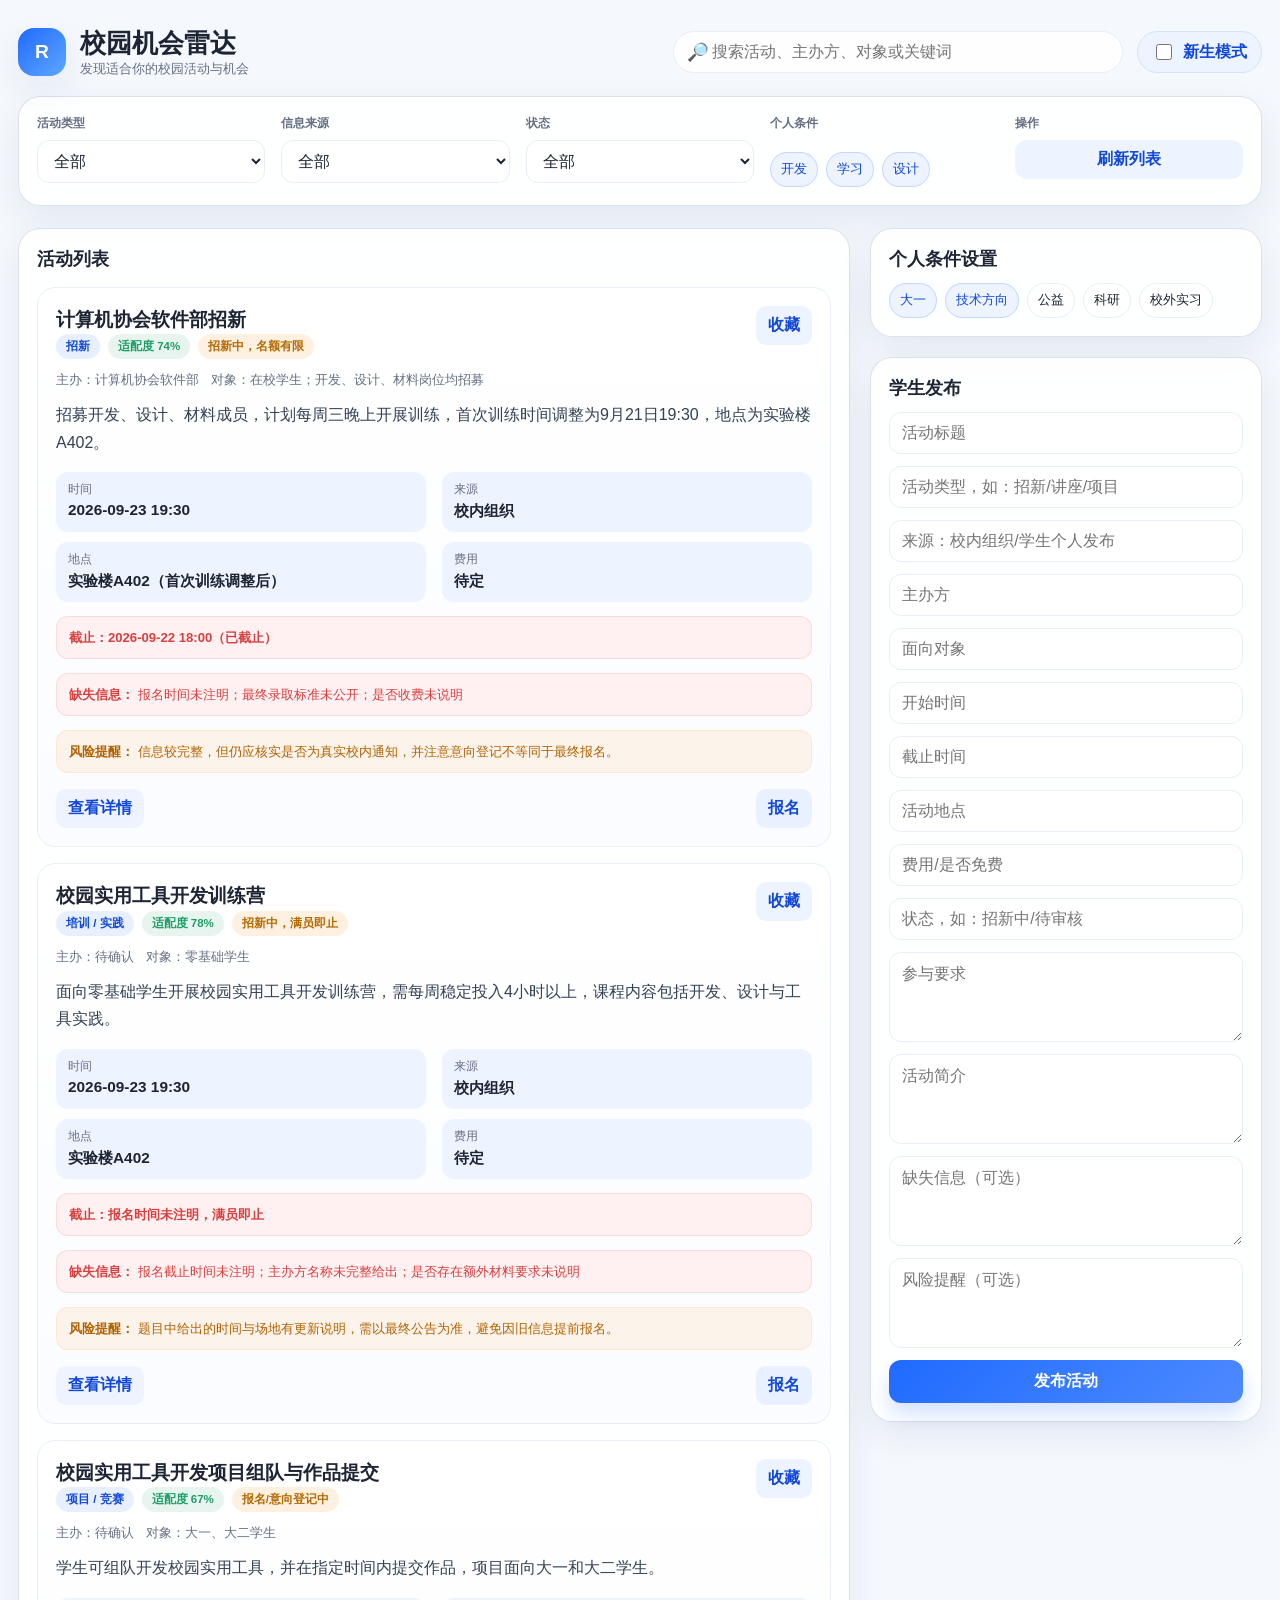
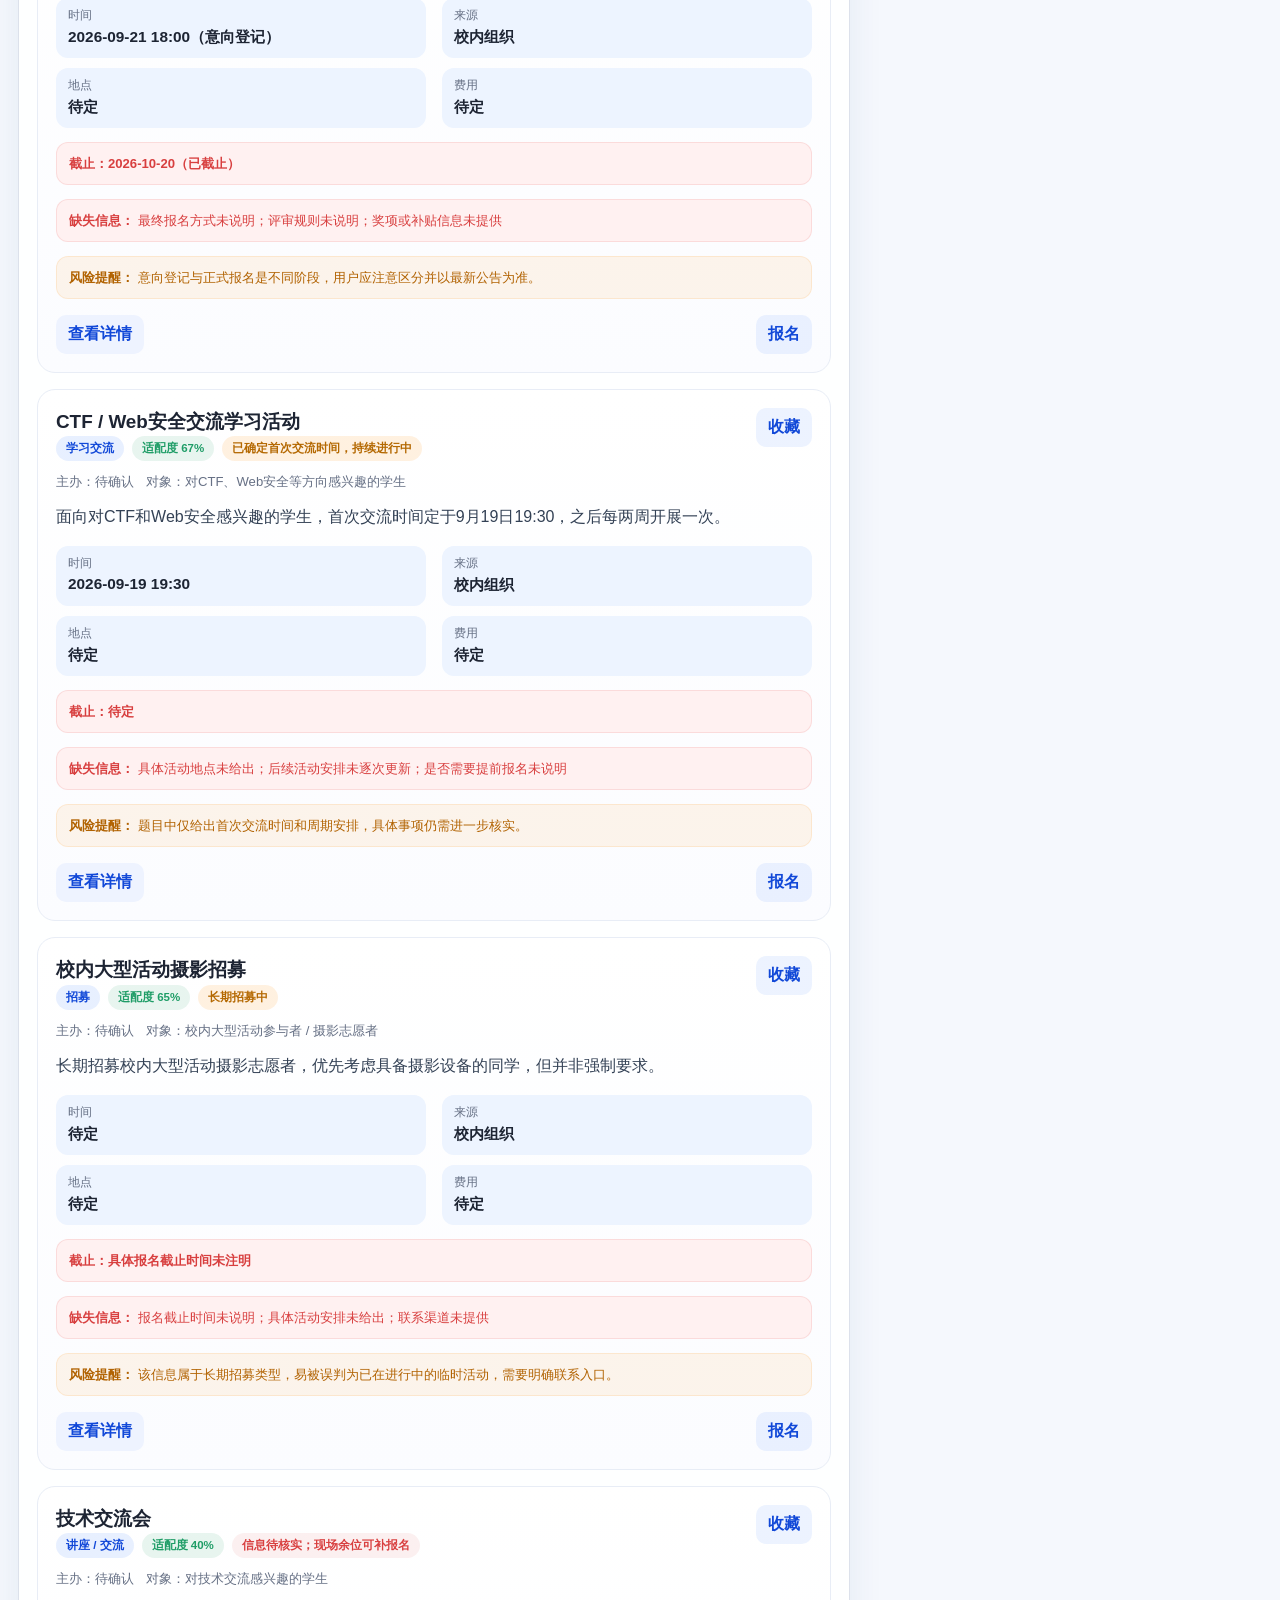
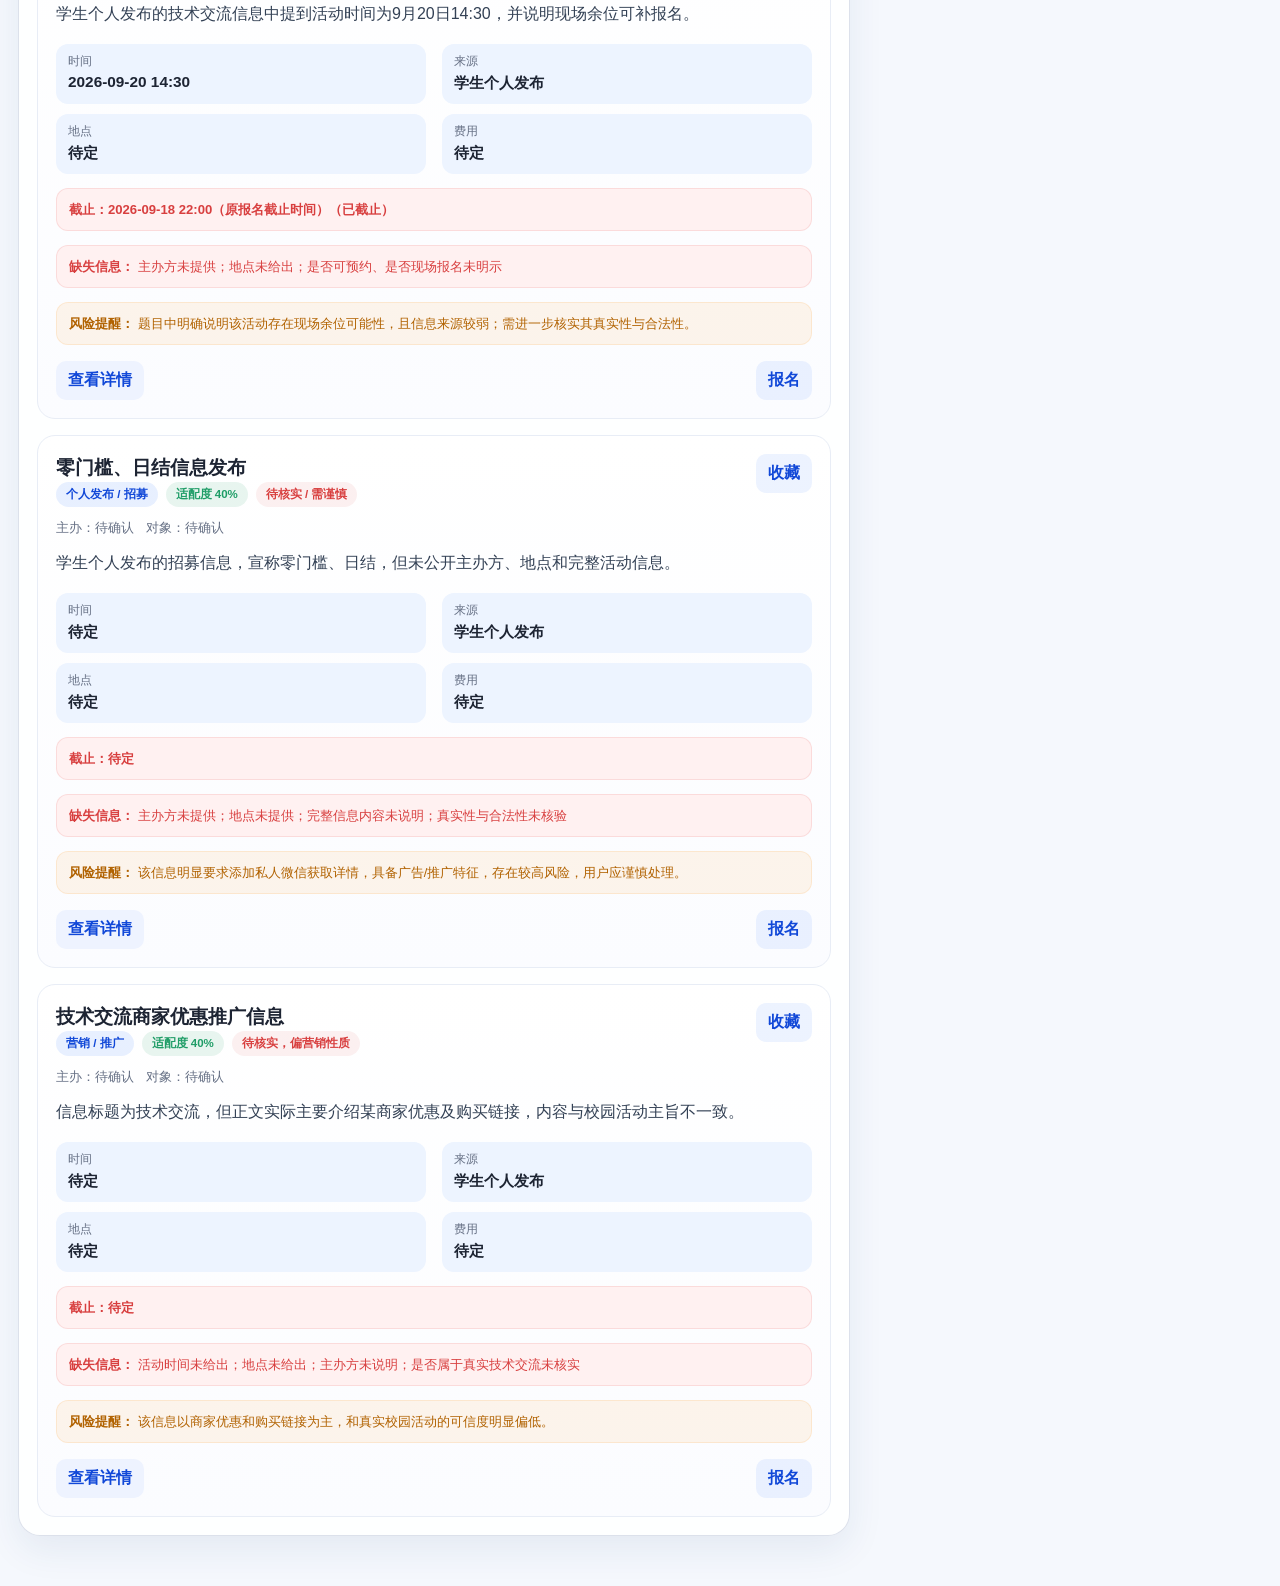
==== index.html @ b3259162 "校园机会雷达forth" ====
<!DOCTYPE html>
<html lang="zh-CN">
  <head>
    <meta charset="UTF-8" />
    <meta name="viewport" content="width=device-width, initial-scale=1.0" />
    <title>校园机会雷达</title>
    <link rel="stylesheet" href="./static/style.css" />
  </head>
  <body>
    <div class="shell">
      <header class="topbar">
        <div class="brand">
          <div class="brand-mark">R</div>
          <div>
            <div class="brand-name">校园机会雷达</div>
            <div class="brand-sub">发现适合你的校园活动与机会</div>
          </div>
        </div>

        <div class="header-tools">
          <div class="search-box">
            <span class="search-icon">🔎</span>
            <input id="searchInput" type="text" placeholder="搜索活动、主办方、对象或关键词" />
          </div>

          <label class="mode-toggle">
            <input id="newStudentMode" type="checkbox" />
            <span>新生模式</span>
          </label>
        </div>
      </header>

      <section class="filters-panel">
        <div class="field">
          <label for="typeFilter">活动类型</label>
          <select id="typeFilter">
            <option value="">全部</option>
            <option value="招新">招新</option>
            <option value="培训 / 实践">培训 / 实践</option>
            <option value="学习交流">学习交流</option>
            <option value="项目 / 竞赛">项目 / 竞赛</option>
            <option value="招募">招募</option>
            <option value="讲座 / 交流">讲座 / 交流</option>
            <option value="个人发布 / 招募">个人发布 / 招募</option>
            <option value="营销 / 推广">营销 / 推广</option>
          </select>
        </div>

        <div class="field">
          <label for="sourceFilter">信息来源</label>
          <select id="sourceFilter">
            <option value="">全部</option>
            <option value="校内组织">校内组织</option>
            <option value="学生个人发布">学生个人发布</option>
          </select>
        </div>

        <div class="field">
          <label for="statusFilter">状态</label>
          <select id="statusFilter">
            <option value="">全部</option>
            <option value="招新中">招新中</option>
            <option value="待审核">待审核</option>
            <option value="待核实">待核实</option>
            <option value="长期招募中">长期招募中</option>
            <option value="持续进行中">持续进行中</option>
          </select>
        </div>

        <div class="field">
          <label>个人条件</label>
          <div class="chip-list">
            <button class="chip active" type="button" data-tag="开发">开发</button>
            <button class="chip active" type="button" data-tag="学习">学习</button>
            <button class="chip active" type="button" data-tag="设计">设计</button>
          </div>
        </div>

        <div class="field">
          <label>操作</label>
          <button id="refreshBtn" class="secondary-btn" type="button">刷新列表</button>
        </div>
      </section>

      <main class="content-layout">
        <section class="main-column">
          <div class="section-title">
            <h2>活动列表</h2>
          </div>
          <div id="activityList" class="activity-list"></div>
        </section>

        <aside class="sidebar">
          <div class="card personal-card">
            <h3>个人条件设置</h3>
            <div class="chip-list">
              <span class="chip active">大一</span>
              <span class="chip active">技术方向</span>
              <span class="chip">公益</span>
              <span class="chip">科研</span>
              <span class="chip">校外实习</span>
            </div>
          </div>

          <div class="card publish-card">
            <h3>学生发布</h3>
            <form id="publishForm" class="publish-form">
              <input type="text" name="title" placeholder="活动标题" required />
              <input type="text" name="type" placeholder="活动类型，如：招新/讲座/项目" />
              <input type="text" name="source" placeholder="来源：校内组织/学生个人发布" />
              <input type="text" name="organizer" placeholder="主办方" />
              <input type="text" name="target" placeholder="面向对象" />
              <input type="text" name="start_time" placeholder="开始时间" />
              <input type="text" name="deadline" placeholder="截止时间" />
              <input type="text" name="location" placeholder="活动地点" />
              <input type="text" name="fee" placeholder="费用/是否免费" />
              <input type="text" name="status" placeholder="状态，如：招新中/待审核" />
              <textarea name="requirements" placeholder="参与要求"></textarea>
              <textarea name="description" placeholder="活动简介" required></textarea>
              <textarea name="missing_info" placeholder="缺失信息（可选）"></textarea>
              <textarea name="risk_note" placeholder="风险提醒（可选）"></textarea>
              <button class="primary-btn" type="submit">发布活动</button>
            </form>
          </div>
        </aside>
      </main>
    </div>

    <div id="detailModal" class="modal hidden" aria-hidden="true">
      <div class="modal-panel">
        <div class="modal-header">
          <h3 data-role="detail-title">活动详情</h3>
          <button id="closeDetail" class="close-btn" type="button" aria-label="关闭">×</button>
        </div>
        <div data-role="detail-body"></div>
      </div>
    </div>

    <script src="./static/data.js"></script>
    <script src="./static/app.js"></script>
  </body>
</html>
---- static/style.css ----
:root {
  --primary: #1f6bff;
  --primary-soft: #edf4ff;
  --primary-deep: #1148d8;
  --text: #1d2433;
  --muted: #667085;
  --line: #e8edf6;
  --card: #ffffff;
  --bg: #f5f8fd;
  --success: #1f9d67;
  --warning: #ff8a00;
  --danger: #d83f3f;
  --danger-soft: #fff1f1;
  --shadow: 0 14px 36px rgba(21, 58, 120, 0.08);
  --radius-lg: 22px;
  --radius-md: 14px;
}

* {
  box-sizing: border-box;
}

html {
  scroll-behavior: smooth;
}

body {
  margin: 0;
  background: var(--bg);
  color: var(--text);
  font-family: 'Segoe UI', 'PingFang SC', 'Microsoft YaHei', sans-serif;
}

button,
input,
select,
textarea {
  font: inherit;
}

button {
  cursor: pointer;
}

input,
select,
textarea {
  width: 100%;
  border: 1px solid var(--line);
  background: #fff;
  border-radius: 12px;
  padding: 11px 12px;
  color: var(--text);
  outline: none;
  transition: border-color 0.2s ease, box-shadow 0.2s ease;
}

input:focus,
select:focus,
textarea:focus {
  border-color: rgba(31, 107, 255, 0.5);
  box-shadow: 0 0 0 4px rgba(31, 107, 255, 0.08);
}

textarea {
  min-height: 90px;
  resize: vertical;
}

.shell {
  max-width: 1280px;
  margin: 0 auto;
  padding: 26px 18px 50px;
}

.topbar {
  display: flex;
  justify-content: space-between;
  gap: 20px;
  align-items: center;
  margin-bottom: 18px;
}

.brand {
  display: flex;
  align-items: center;
  gap: 14px;
}

.brand-mark {
  width: 48px;
  height: 48px;
  border-radius: 16px;
  background: linear-gradient(135deg, var(--primary) 0%, #5ea6ff 100%);
  display: grid;
  place-items: center;
  color: #fff;
  font-weight: 800;
  font-size: 1.2rem;
  box-shadow: var(--shadow);
}

.brand-name {
  font-size: clamp(1.3rem, 2vw, 1.8rem);
  font-weight: 800;
}

.brand-sub {
  font-size: 0.8rem;
  color: var(--muted);
}

.header-tools {
  display: flex;
  align-items: center;
  gap: 14px;
}

.search-box {
  position: relative;
  width: min(450px, 50vw);
}

.search-icon {
  position: absolute;
  left: 14px;
  top: 50%;
  transform: translateY(-50%);
  color: var(--muted);
  font-size: 1.1rem;
}

.search-box input {
  padding-left: 38px;
  background: rgba(255, 255, 255, 0.92);
  border-radius: 999px;
}

.mode-toggle {
  display: inline-flex;
  align-items: center;
  gap: 8px;
  background: var(--primary-soft);
  border: 1px solid rgba(31, 107, 255, 0.12);
  color: var(--primary-deep);
  padding: 9px 14px;
  border-radius: 999px;
  font-weight: 600;
}

.mode-toggle input {
  width: 16px;
  height: 16px;
  accent-color: var(--primary);
}

.filters-panel {
  display: grid;
  grid-template-columns: repeat(5, minmax(0, 1fr));
  gap: 16px;
  background: rgba(255, 255, 255, 0.9);
  border: 1px solid rgba(212, 218, 230, 0.8);
  border-radius: var(--radius-lg);
  padding: 18px;
  box-shadow: var(--shadow);
  margin-bottom: 22px;
}

.field {
  display: flex;
  flex-direction: column;
  gap: 8px;
}

.field label {
  color: var(--muted);
  font-size: 0.76rem;
  font-weight: 700;
}

.content-layout {
  display: grid;
  grid-template-columns: minmax(0, 1.7fr) minmax(300px, 0.8fr);
  gap: 20px;
}

.main-column,
.sidebar .card {
  background: rgba(255, 255, 255, 0.9);
  border: 1px solid rgba(212, 218, 230, 0.8);
  border-radius: var(--radius-lg);
  box-shadow: var(--shadow);
}

.main-column {
  padding: 18px;
}

.section-title {
  display: flex;
  justify-content: space-between;
  align-items: center;
  gap: 12px;
  margin-bottom: 16px;
}

.section-title h2,
.card h3 {
  margin: 0;
  font-size: 1.1rem;
}

.secondary-btn,
.primary-btn,
.inline-btn,
.favorite-btn,
.signup-btn {
  border: none;
  border-radius: 12px;
  font-weight: 700;
  transition: transform 0.2s ease, opacity 0.2s ease;
}

.secondary-btn {
  background: var(--primary-soft);
  color: var(--primary-deep);
  padding: 9px 12px;
}

.primary-btn {
  background: linear-gradient(135deg, var(--primary) 0%, #4e8aff 100%);
  color: #fff;
  padding: 11px 16px;
  box-shadow: 0 12px 20px rgba(31, 107, 255, 0.18);
}

.secondary-btn:hover,
.primary-btn:hover,
.inline-btn:hover,
.favorite-btn:hover,
.signup-btn:hover {
  transform: translateY(-1px);
}

.activity-list {
  display: grid;
  gap: 16px;
}

.activity-card {
  border: 1px solid var(--line);
  border-radius: 18px;
  background: linear-gradient(180deg, #fff 0%, #fbfcff 100%);
  padding: 18px;
  cursor: pointer;
  transition: box-shadow 0.2s ease, border-color 0.2s ease;
}

.activity-card:hover {
  box-shadow: 0 16px 28px rgba(57, 86, 160, 0.08);
  border-color: rgba(31, 107, 255, 0.18);
}

.card-header {
  display: flex;
  justify-content: space-between;
  align-items: flex-start;
  gap: 16px;
  margin-bottom: 12px;
}

.card-title {
  margin: 0;
  font-size: 1.18rem;
  line-height: 1.5;
}

.badge-row {
  display: flex;
  align-items: center;
  gap: 8px;
  flex-wrap: wrap;
}

.badge {
  display: inline-flex;
  align-items: center;
  justify-content: center;
  padding: 5px 10px;
  border-radius: 999px;
  font-size: 0.72rem;
  font-weight: 700;
}

.badge.blue {
  background: rgba(31, 107, 255, 0.1);
  color: var(--primary-deep);
}

.badge.green {
  background: rgba(31, 157, 103, 0.1);
  color: var(--success);
}

.badge.red {
  background: rgba(216, 63, 63, 0.08);
  color: var(--danger);
}

.badge.orange {
  background: rgba(255, 138, 0, 0.12);
  color: #b46800;
}

.card-meta {
  display: flex;
  flex-wrap: wrap;
  gap: 6px 12px;
  color: var(--muted);
  font-size: 0.82rem;
  margin-bottom: 12px;
}

.card-summary {
  margin: 0;
  color: #334155;
  line-height: 1.72;
}

.meta-grid {
  display: grid;
  grid-template-columns: repeat(2, minmax(0, 1fr));
  gap: 10px 16px;
  margin-top: 16px;
}

.metric {
  padding: 10px 12px;
  border-radius: 12px;
  background: var(--primary-soft);
}

.metric-label {
  display: block;
  color: var(--muted);
  font-size: 0.72rem;
  margin-bottom: 4px;
}

.metric strong {
  font-size: 0.96rem;
}

.warning-box,
.risk-box {
  margin-top: 14px;
  padding: 10px 12px;
  border-radius: 12px;
  font-size: 0.82rem;
  line-height: 1.6;
}

.warning-box {
  background: var(--danger-soft);
  color: var(--danger);
  border: 1px solid rgba(216, 63, 63, 0.12);
}

.risk-box {
  background: rgba(255, 138, 0, 0.08);
  color: #b16200;
  border: 1px solid rgba(255, 138, 0, 0.12);
}

.warning-text,
.risk-text {
  color: inherit;
  font-weight: 700;
}

.card-actions {
  display: flex;
  justify-content: space-between;
  align-items: center;
  gap: 12px;
  margin-top: 16px;
}

.inline-btn,
.favorite-btn,
.signup-btn {
  padding: 9px 12px;
  border-radius: 10px;
}

.inline-btn {
  background: #eef3ff;
  color: var(--primary-deep);
}

.favorite-btn {
  background: rgba(31, 107, 255, 0.08);
  color: var(--primary-deep);
}

.favorite-btn.active,
.signup-btn.active {
  background: rgba(31, 157, 103, 0.12);
  color: var(--success);
}

.signup-btn {
  background: rgba(31, 107, 255, 0.08);
  color: var(--primary-deep);
}

.sidebar {
  display: flex;
  flex-direction: column;
  gap: 20px;
}

.card {
  padding: 18px;
}

.personal-card,
.publish-card {
  background: rgba(255, 255, 255, 0.92);
}

.chip-list {
  display: flex;
  flex-wrap: wrap;
  gap: 8px;
  margin-top: 12px;
}

.chip {
  padding: 8px 10px;
  border: 1px solid var(--line);
  background: #fff;
  border-radius: 999px;
  color: var(--text);
  font-size: 0.8rem;
}

.chip.active {
  background: var(--primary-soft);
  border-color: rgba(31, 107, 255, 0.2);
  color: var(--primary-deep);
}

.publish-form {
  display: flex;
  flex-direction: column;
  gap: 12px;
  margin-top: 12px;
}

.modal {
  position: fixed;
  inset: 0;
  background: rgba(15, 25, 41, 0.52);
  display: grid;
  place-items: center;
  padding: 20px;
  z-index: 50;
}

.modal.hidden {
  display: none;
}

.modal-panel {
  width: min(760px, 94vw);
  background: #fff;
  border-radius: 24px;
  box-shadow: 0 30px 80px rgba(20, 34, 60, 0.3);
  padding: 20px 22px;
  max-height: 90vh;
  overflow: auto;
}

.modal-header {
  display: flex;
  justify-content: space-between;
  align-items: start;
  gap: 12px;
  margin-bottom: 12px;
}

.modal-header h3 {
  margin: 0;
  font-size: 1.4rem;
}

.close-btn {
  border: none;
  background: transparent;
  font-size: 1.8rem;
  line-height: 1;
  color: var(--muted);
  cursor: pointer;
}

.detail-content {
  display: grid;
  gap: 14px;
}

.detail-section {
  padding: 12px 14px;
  border: 1px solid var(--line);
  border-radius: 14px;
  background: #fafcff;
}

.detail-section h4 {
  margin: 0 0 8px;
  font-size: 0.96rem;
}

.detail-grid {
  display: grid;
  grid-template-columns: repeat(2, minmax(0, 1fr));
  gap: 10px 16px;
  color: #334155;
}

.empty-state {
  background: rgba(255, 255, 255, 0.7);
  border: 1px dashed rgba(31, 107, 255, 0.25);
  border-radius: 16px;
  padding: 36px 18px;
  text-align: center;
  color: var(--muted);
}

@media (max-width: 980px) {
  .filters-panel {
    grid-template-columns: repeat(2, minmax(0, 1fr));
  }

  .content-layout {
    grid-template-columns: 1fr;
  }
}

@media (max-width: 680px) {
  .topbar {
    flex-direction: column;
    align-items: stretch;
  }

  .header-tools {
    flex-direction: column;
    align-items: stretch;
  }

  .search-box {
    width: 100%;
  }

  .filters-panel,
  .meta-grid,
  .detail-grid {
    grid-template-columns: 1fr;
  }

  .card-header,
  .card-actions,
  .modal-header {
    flex-direction: column;
    align-items: flex-start;
  }
}
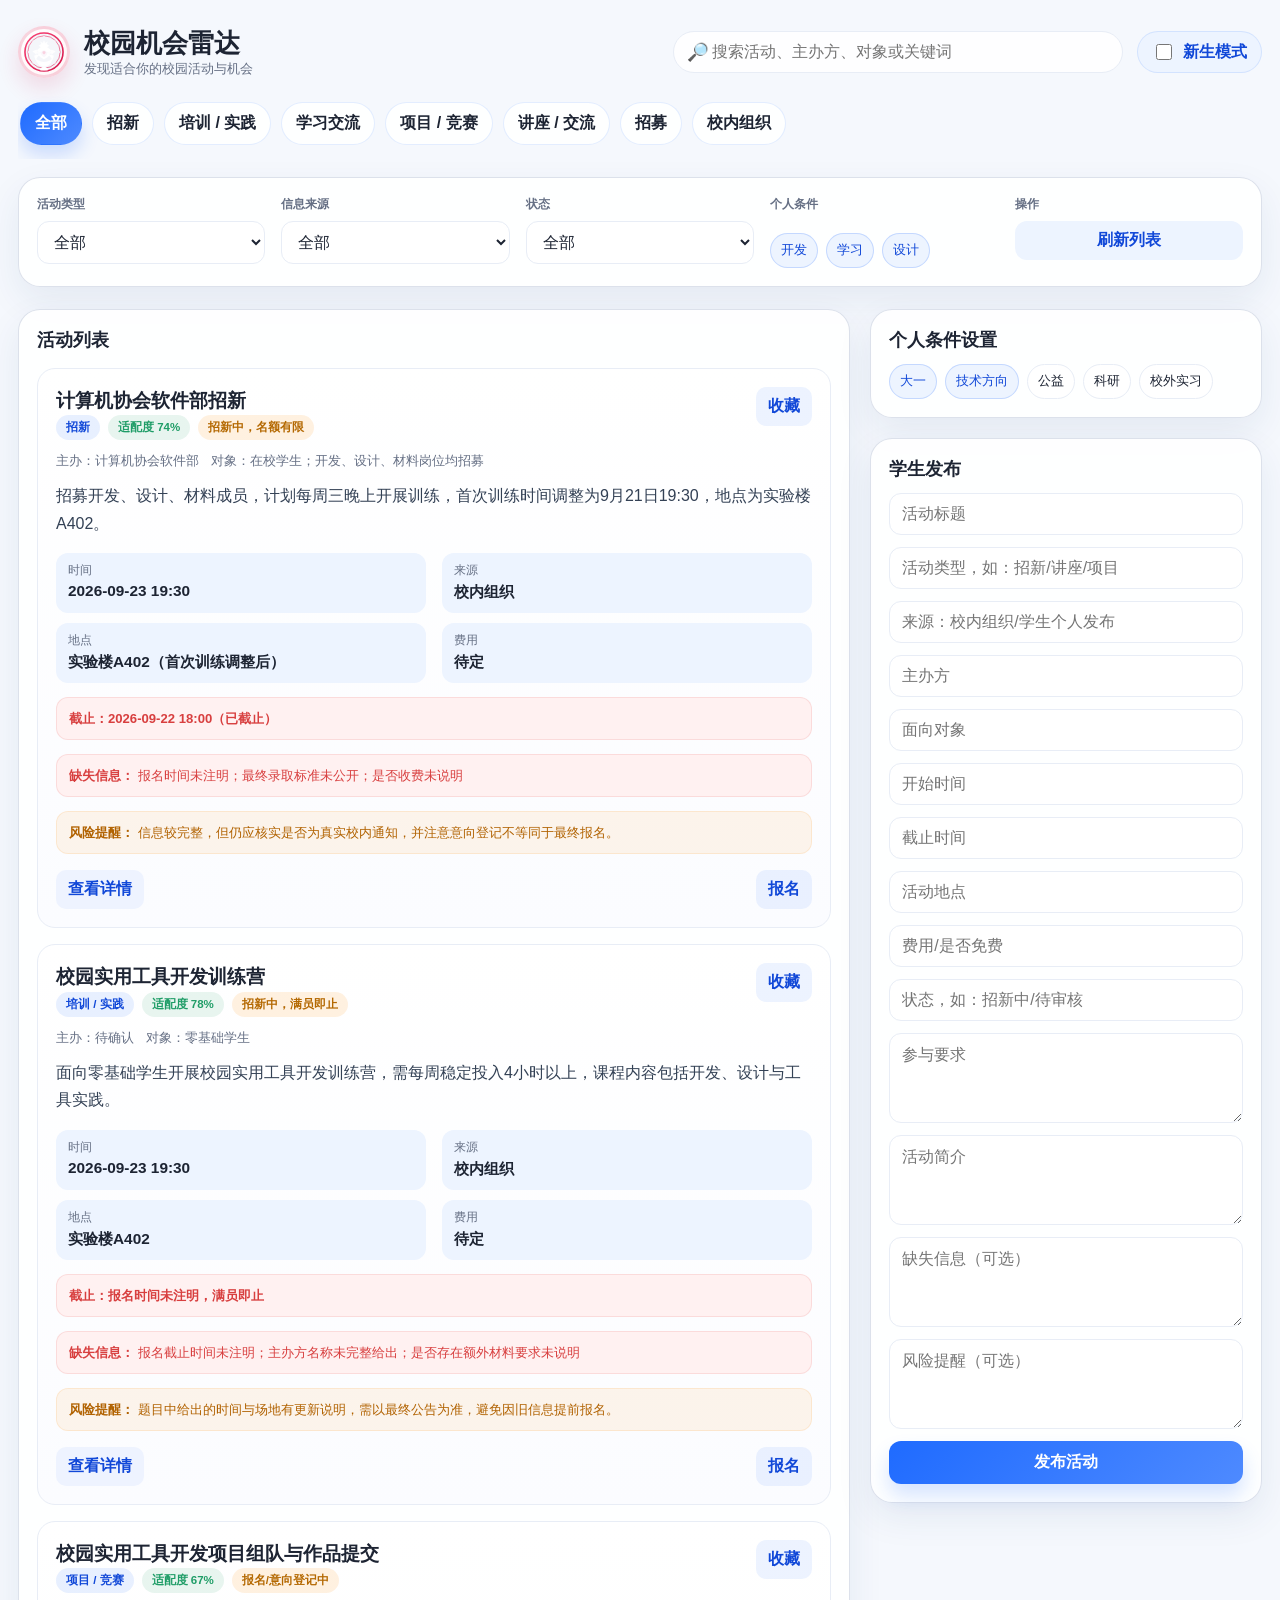
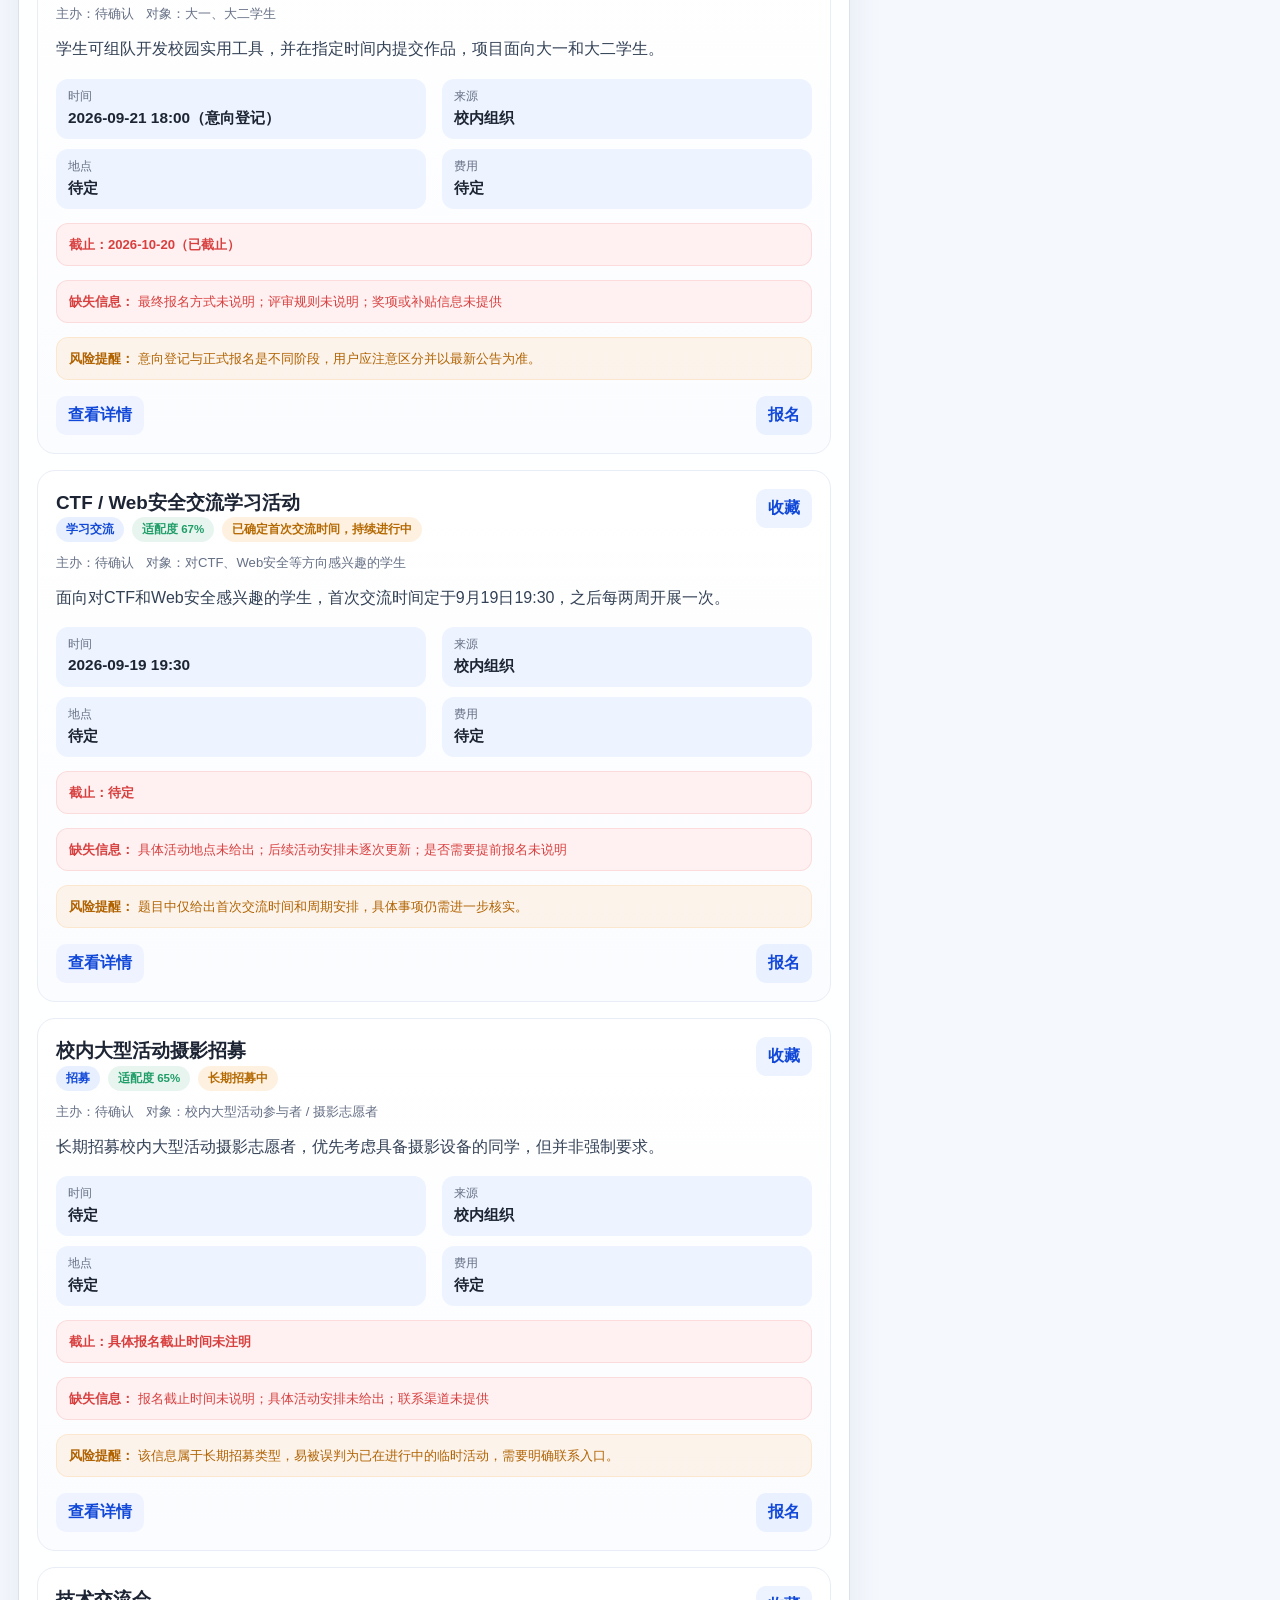
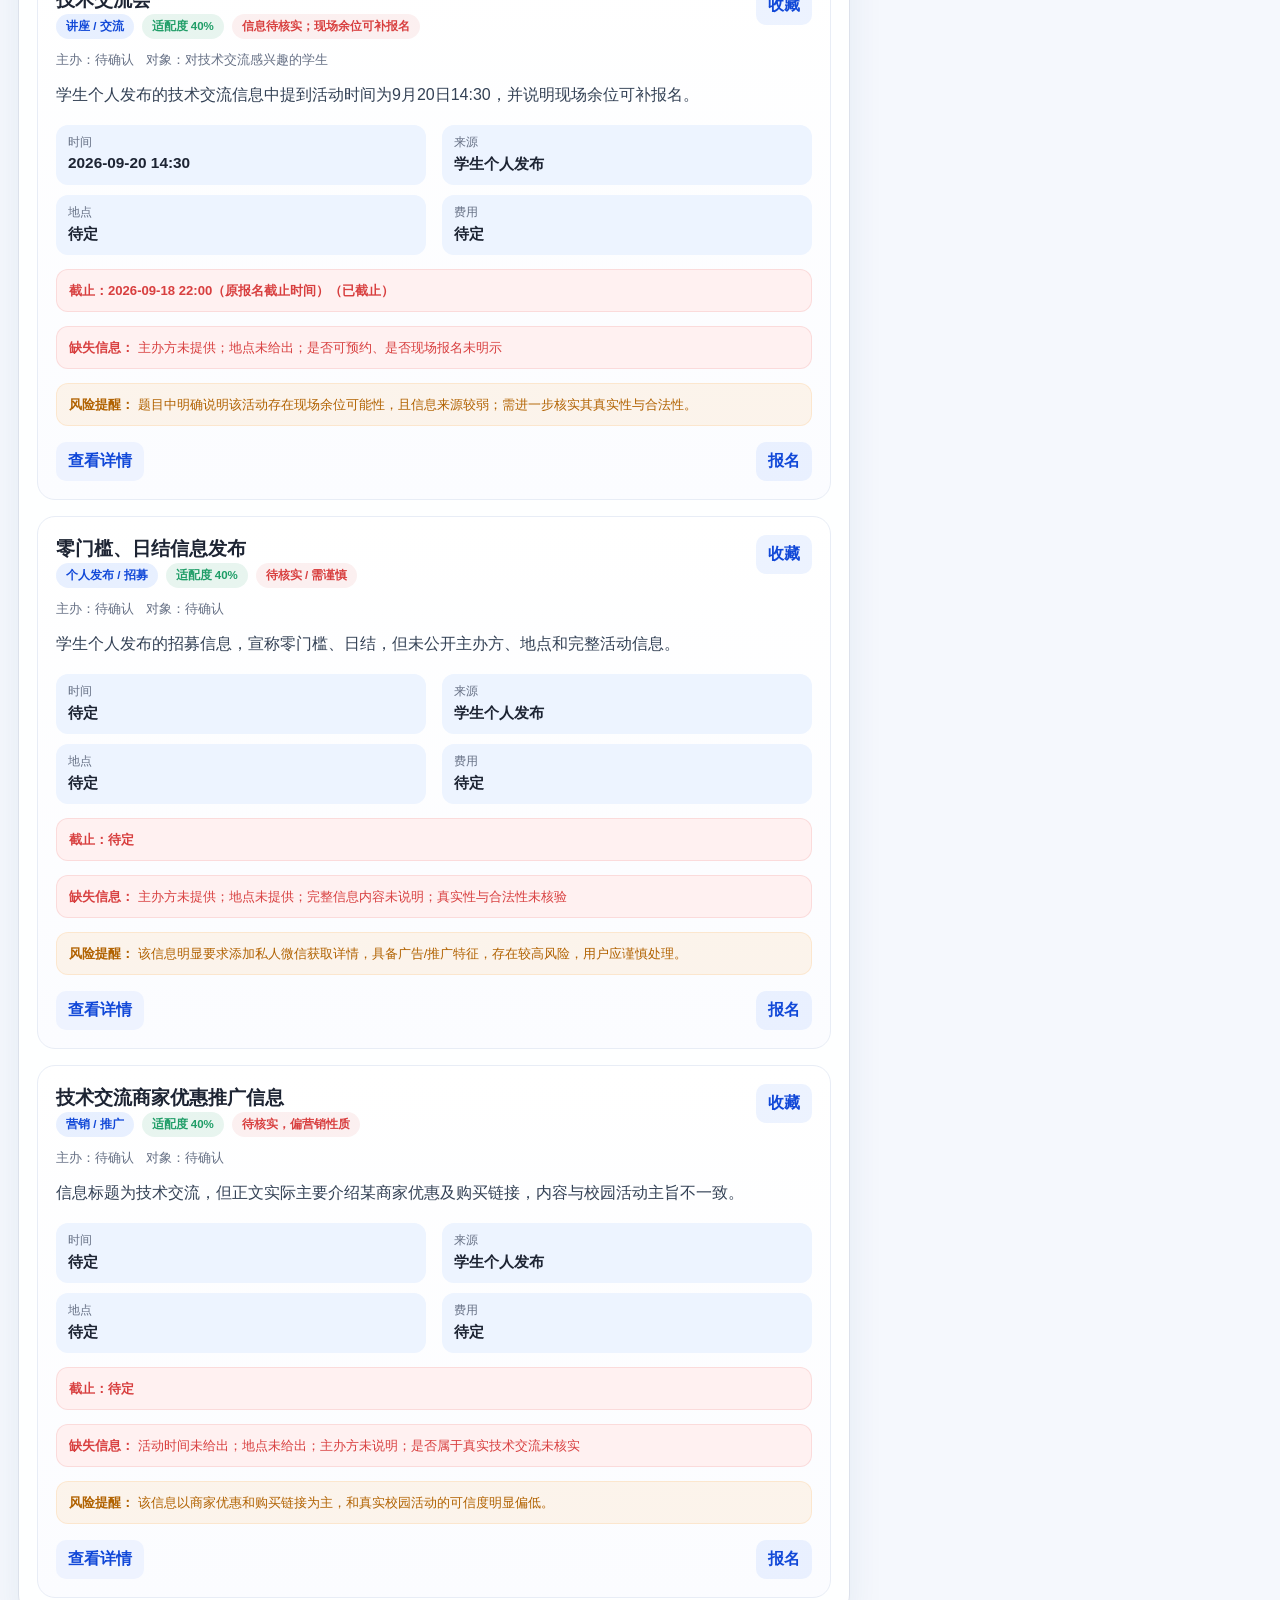
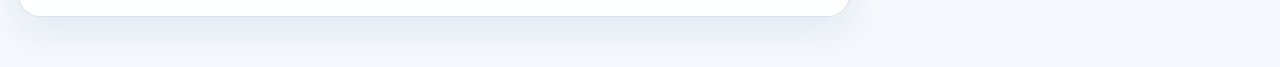
==== commit 71899bf9: "sixth" ====
--- a/index.html
+++ b/index.html
@@ -3,14 +3,19 @@
   <head>
     <meta charset="UTF-8" />
     <meta name="viewport" content="width=device-width, initial-scale=1.0" />
+    <meta name="theme-color" content="#d91b4f" />
     <title>校园机会雷达</title>
+    <link rel="icon" type="image/svg+xml" href="./static/school-logo.svg" />
+    <link rel="apple-touch-icon" href="./static/school-logo.svg" />
     <link rel="stylesheet" href="./static/style.css" />
   </head>
   <body>
     <div class="shell">
       <header class="topbar">
         <div class="brand">
-          <div class="brand-mark">R</div>
+          <div class="brand-mark">
+            <img src="./static/school-logo.svg" alt="校园机会雷达校徽" />
+          </div>
           <div>
             <div class="brand-name">校园机会雷达</div>
             <div class="brand-sub">发现适合你的校园活动与机会</div>
@@ -29,6 +34,17 @@
           </label>
         </div>
       </header>
+
+      <nav class="quick-filter-bar" aria-label="快速筛选活动类型">
+        <button class="quick-pill active" type="button" data-kind="type" data-value="">全部</button>
+        <button class="quick-pill" type="button" data-kind="type" data-value="招新">招新</button>
+        <button class="quick-pill" type="button" data-kind="type" data-value="培训 / 实践">培训 / 实践</button>
+        <button class="quick-pill" type="button" data-kind="type" data-value="学习交流">学习交流</button>
+        <button class="quick-pill" type="button" data-kind="type" data-value="项目 / 竞赛">项目 / 竞赛</button>
+        <button class="quick-pill" type="button" data-kind="type" data-value="讲座 / 交流">讲座 / 交流</button>
+        <button class="quick-pill" type="button" data-kind="type" data-value="招募">招募</button>
+        <button class="quick-pill" type="button" data-kind="type" data-value="校内组织">校内组织</button>
+      </nav>
 
       <section class="filters-panel">
         <div class="field">
--- a/static/style.css
+++ b/static/style.css
@@ -88,16 +88,22 @@
 }
 
 .brand-mark {
-  width: 48px;
-  height: 48px;
-  border-radius: 16px;
-  background: linear-gradient(135deg, var(--primary) 0%, #5ea6ff 100%);
+  width: 52px;
+  height: 52px;
+  border-radius: 50%;
+  background: linear-gradient(135deg, #fff 0%, #fff6f8 100%);
   display: grid;
   place-items: center;
-  color: #fff;
-  font-weight: 800;
-  font-size: 1.2rem;
-  box-shadow: var(--shadow);
+  border: 3px solid rgba(217, 27, 79, 0.18);
+  box-shadow: 0 10px 22px rgba(217, 27, 79, 0.14);
+  overflow: hidden;
+}
+
+.brand-mark img {
+  width: 100%;
+  height: 100%;
+  object-fit: cover;
+  display: block;
 }
 
 .brand-name {
@@ -152,6 +158,44 @@
   width: 16px;
   height: 16px;
   accent-color: var(--primary);
+}
+
+.quick-filter-bar {
+  display: flex;
+  gap: 10px;
+  overflow-x: auto;
+  padding: 6px 2px 14px;
+  margin-bottom: 18px;
+  scrollbar-width: thin;
+  scrollbar-color: rgba(31, 107, 255, 0.35) transparent;
+}
+
+.quick-filter-bar::-webkit-scrollbar {
+  height: 6px;
+}
+
+.quick-filter-bar::-webkit-scrollbar-thumb {
+  background: rgba(31, 107, 255, 0.28);
+  border-radius: 999px;
+}
+
+.quick-pill {
+  flex: 0 0 auto;
+  border: 1px solid rgba(31, 107, 255, 0.12);
+  background: rgba(255, 255, 255, 0.9);
+  color: var(--text);
+  padding: 10px 14px;
+  border-radius: 999px;
+  font-weight: 700;
+  white-space: nowrap;
+  transition: all 0.2s ease;
+}
+
+.quick-pill.active {
+  background: linear-gradient(135deg, var(--primary) 0%, #4e8aff 100%);
+  color: #fff;
+  border-color: transparent;
+  box-shadow: 0 10px 18px rgba(31, 107, 255, 0.2);
 }
 
 .filters-panel {
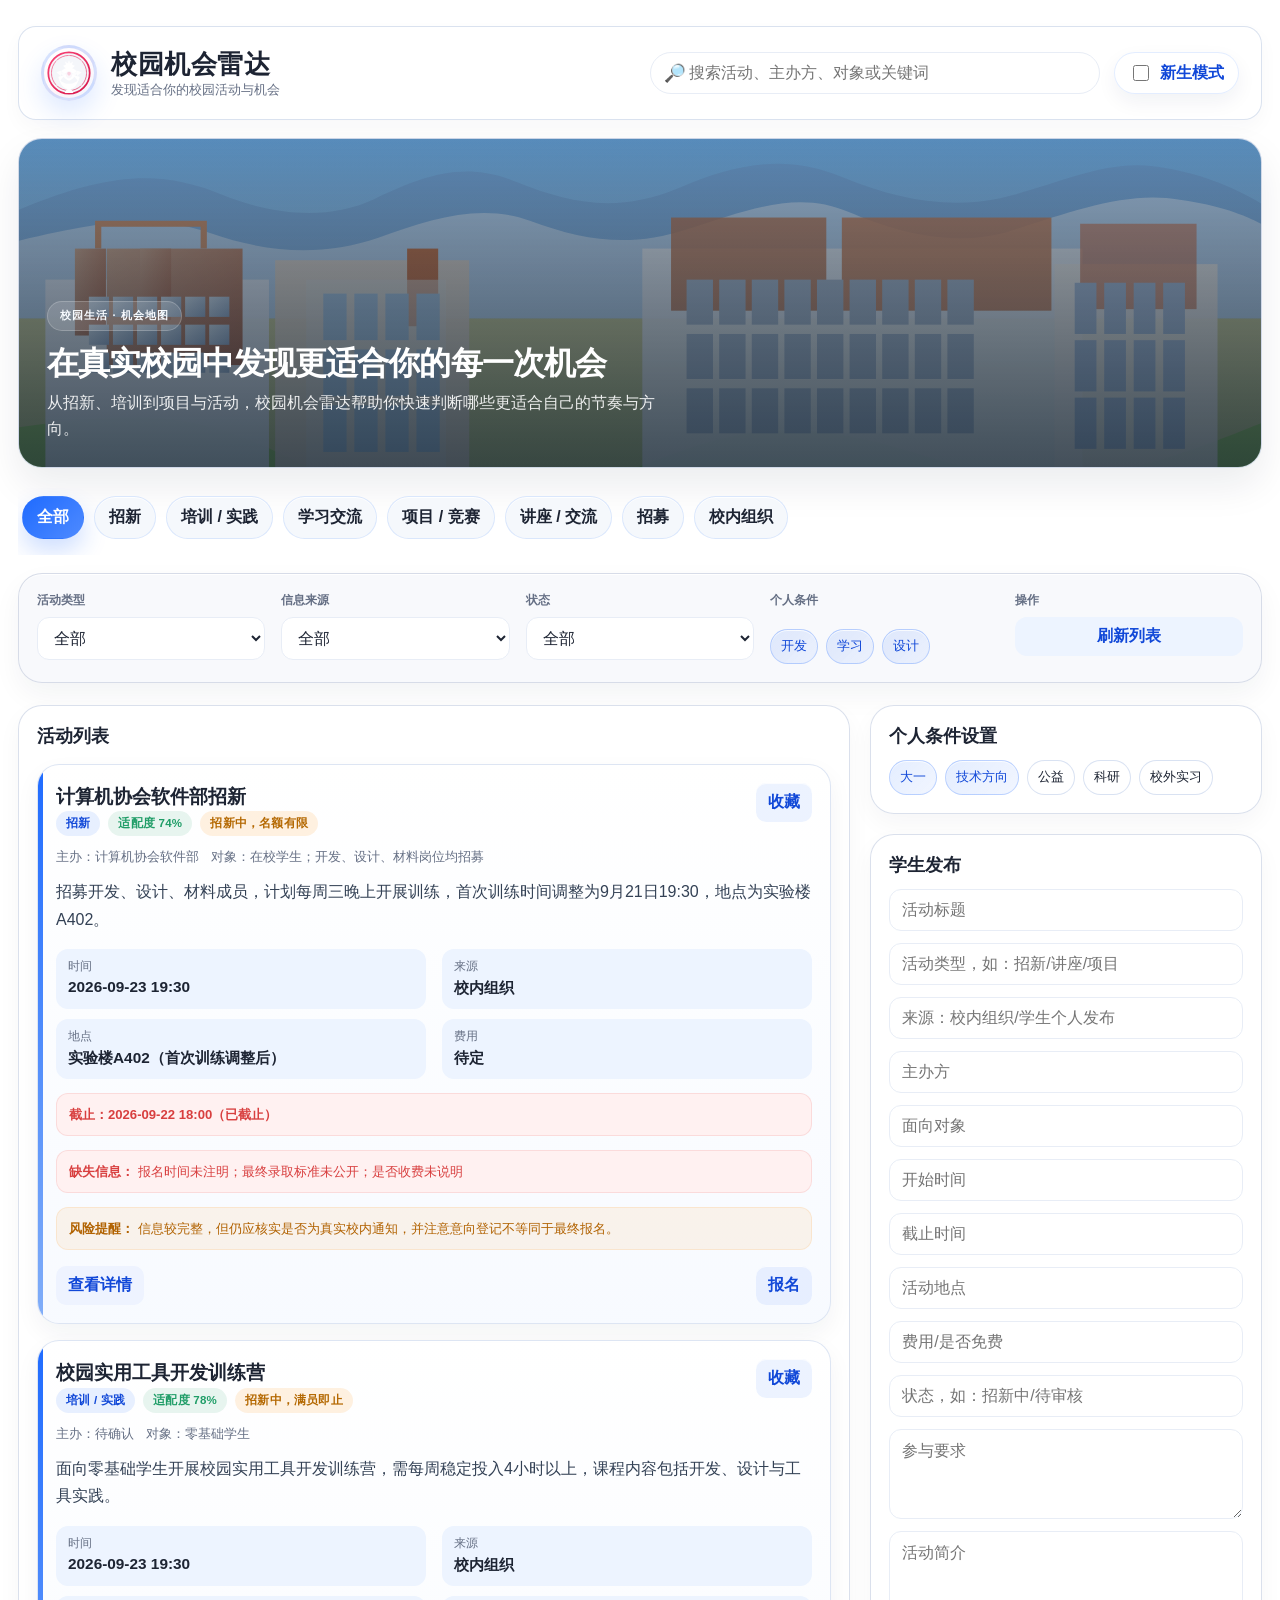
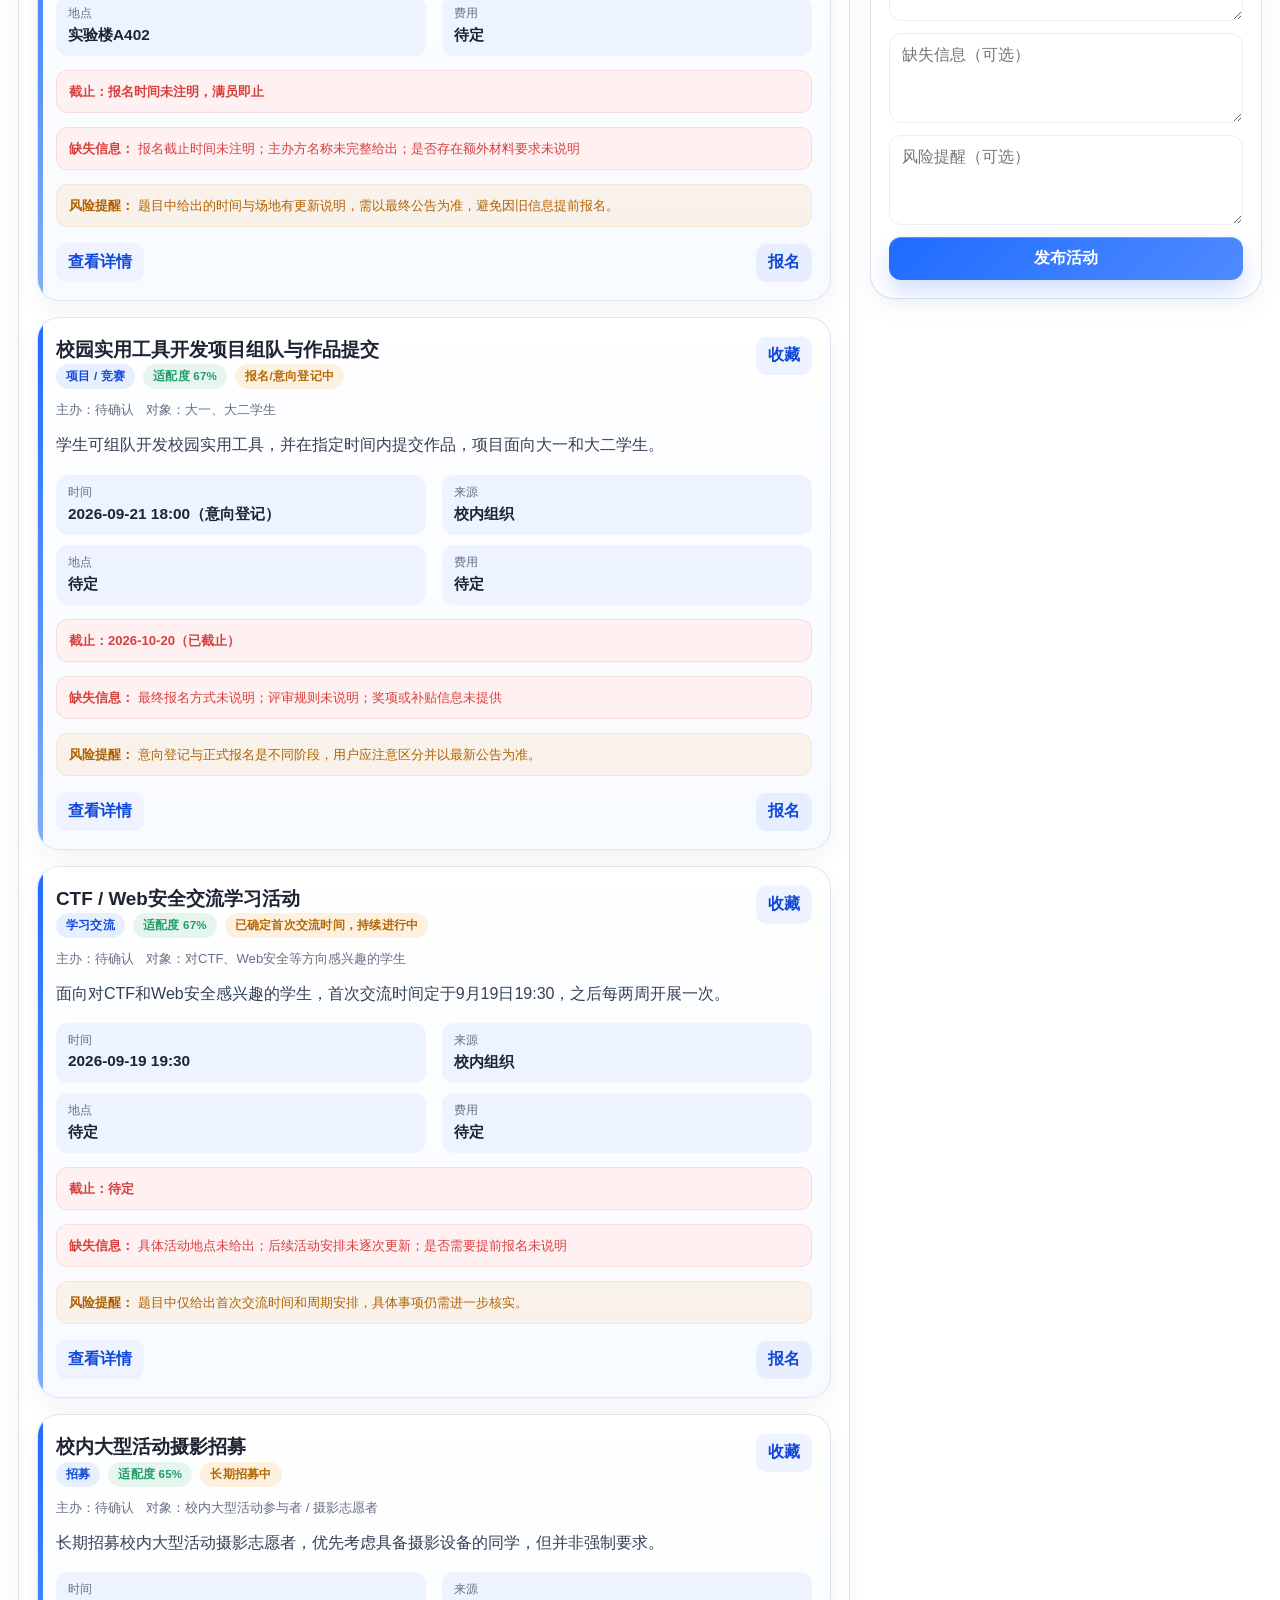
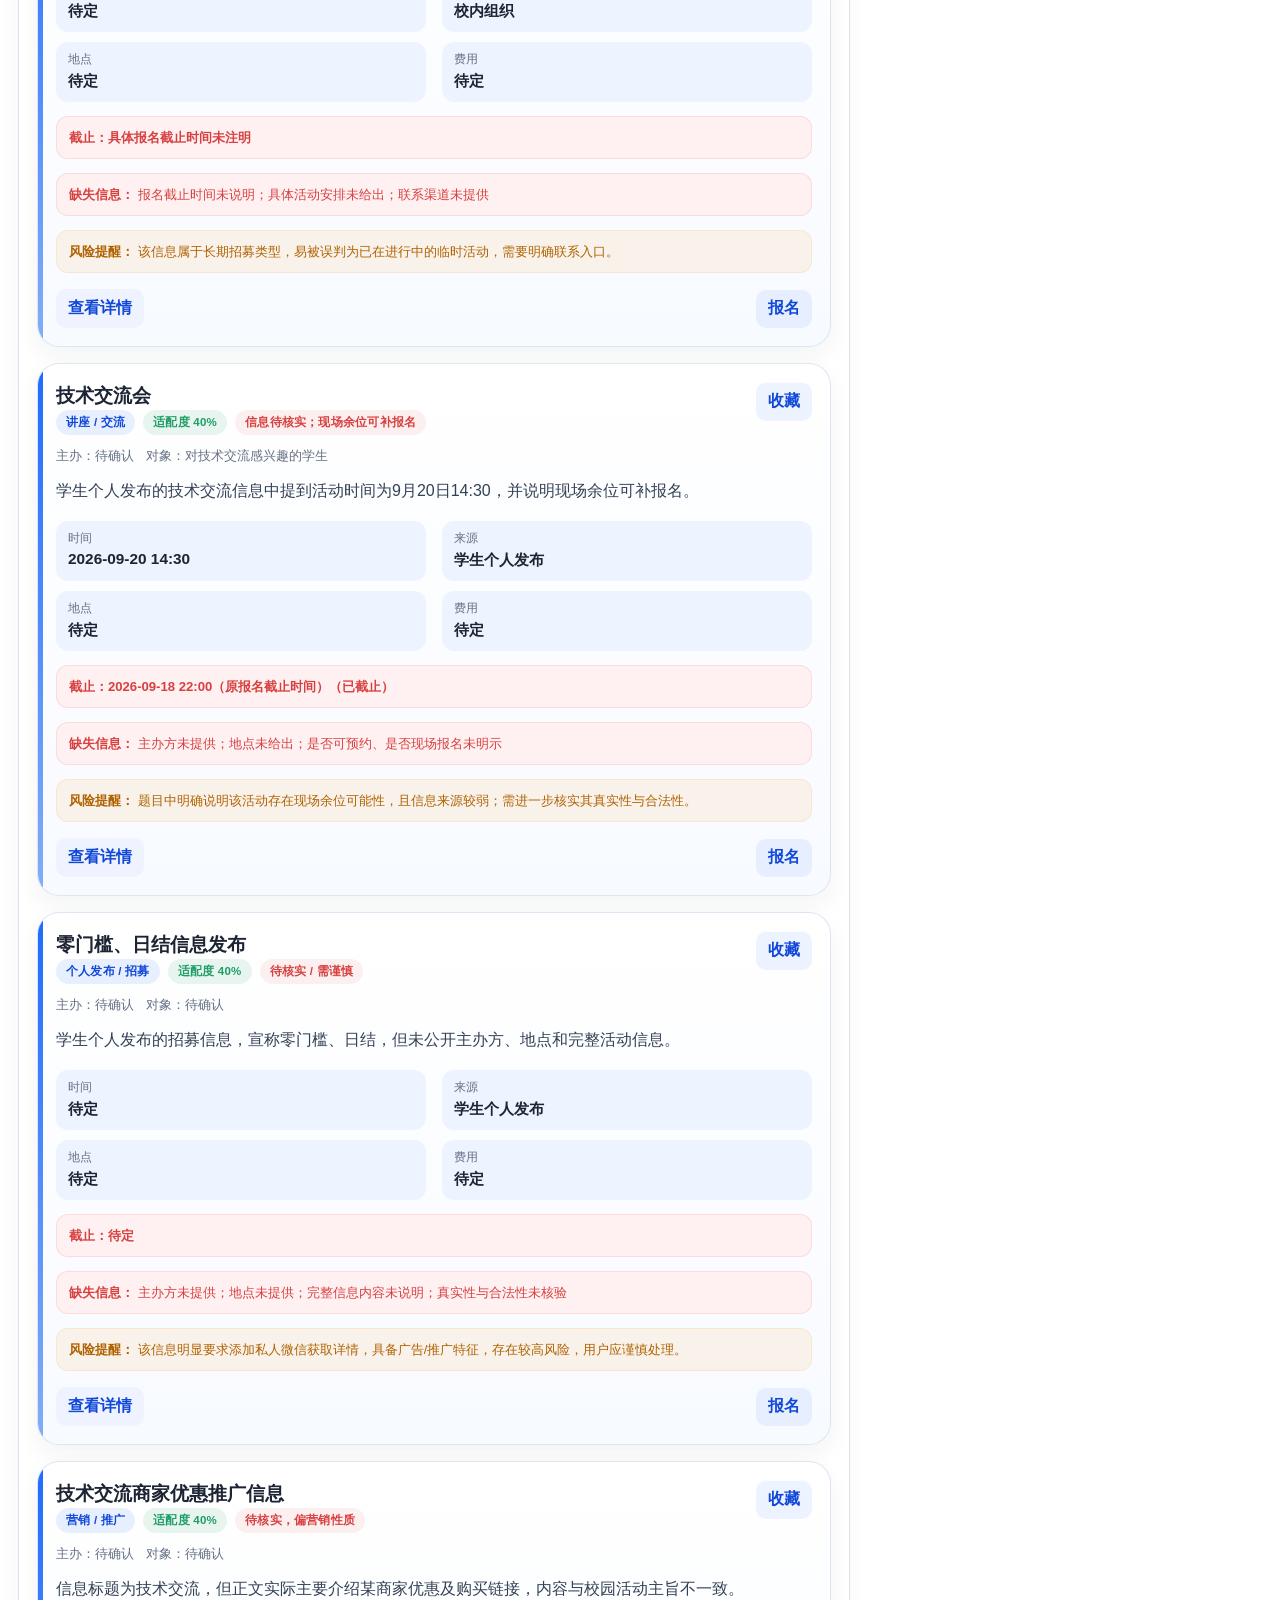
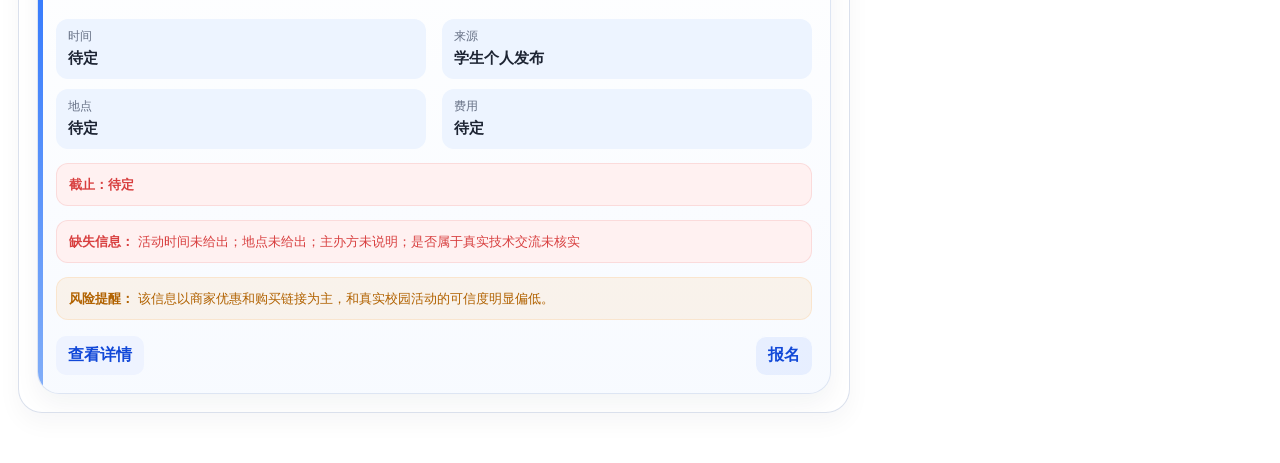
==== commit c8ca881b: "eighth" ====
--- a/index.html
+++ b/index.html
@@ -34,6 +34,14 @@
           </label>
         </div>
       </header>
+
+      <section class="hero-showcase" aria-label="校园展示图">
+        <div class="hero-overlay">
+          <span class="hero-tag">校园生活 · 机会地图</span>
+          <h1>在真实校园中发现更适合你的每一次机会</h1>
+          <p>从招新、培训到项目与活动，校园机会雷达帮助你快速判断哪些更适合自己的节奏与方向。</p>
+        </div>
+      </section>
 
       <nav class="quick-filter-bar" aria-label="快速筛选活动类型">
         <button class="quick-pill active" type="button" data-kind="type" data-value="">全部</button>
--- a/static/style.css
+++ b/static/style.css
@@ -2,17 +2,21 @@
   --primary: #1f6bff;
   --primary-soft: #edf4ff;
   --primary-deep: #1148d8;
+  --primary-glow: rgba(31, 107, 255, 0.18);
   --text: #1d2433;
   --muted: #667085;
   --line: #e8edf6;
   --card: #ffffff;
   --bg: #f5f8fd;
+  --surface: rgba(255, 255, 255, 0.72);
+  --surface-strong: rgba(255, 255, 255, 0.9);
   --success: #1f9d67;
   --warning: #ff8a00;
   --danger: #d83f3f;
   --danger-soft: #fff1f1;
-  --shadow: 0 14px 36px rgba(21, 58, 120, 0.08);
-  --radius-lg: 22px;
+  --shadow: 0 18px 42px rgba(20, 41, 82, 0.12);
+  --shadow-soft: 0 10px 24px rgba(38, 68, 122, 0.08);
+  --radius-lg: 24px;
   --radius-md: 14px;
 }
 
@@ -25,10 +29,16 @@
 }
 
 body {
+  position: relative;
   margin: 0;
-  background: var(--bg);
+  min-height: 100vh;
+  background: #ffffff;
   color: var(--text);
   font-family: 'Segoe UI', 'PingFang SC', 'Microsoft YaHei', sans-serif;
+}
+
+body::before {
+  content: none;
 }
 
 button,
@@ -68,17 +78,29 @@
 }
 
 .shell {
+  position: relative;
   max-width: 1280px;
   margin: 0 auto;
   padding: 26px 18px 50px;
 }
 
+.shell::before {
+  content: none;
+}
+
 .topbar {
+  position: relative;
+  z-index: 1;
   display: flex;
   justify-content: space-between;
   gap: 20px;
   align-items: center;
   margin-bottom: 18px;
+  padding: 18px 22px;
+  border-radius: 18px;
+  background: rgba(255, 255, 255, 0.96);
+  border: 1px solid rgba(216, 225, 239, 0.95);
+  box-shadow: 0 8px 20px rgba(16, 31, 57, 0.03);
 }
 
 .brand {
@@ -88,14 +110,14 @@
 }
 
 .brand-mark {
-  width: 52px;
-  height: 52px;
+  width: 56px;
+  height: 56px;
   border-radius: 50%;
-  background: linear-gradient(135deg, #fff 0%, #fff6f8 100%);
+  background: linear-gradient(135deg, #ffffff 0%, #fff3f7 52%, #edf4ff 100%);
   display: grid;
   place-items: center;
-  border: 3px solid rgba(217, 27, 79, 0.18);
-  box-shadow: 0 10px 22px rgba(217, 27, 79, 0.14);
+  border: 3px solid rgba(31, 107, 255, 0.18);
+  box-shadow: 0 12px 26px rgba(31, 107, 255, 0.15), inset 0 8px 18px rgba(255, 255, 255, 0.8);
   overflow: hidden;
 }
 
@@ -107,8 +129,11 @@
 }
 
 .brand-name {
+  color: #1d2433;
+  text-shadow: none;
   font-size: clamp(1.3rem, 2vw, 1.8rem);
   font-weight: 800;
+  letter-spacing: 0.02em;
 }
 
 .brand-sub {
@@ -146,12 +171,13 @@
   display: inline-flex;
   align-items: center;
   gap: 8px;
-  background: var(--primary-soft);
+  background: rgba(255, 255, 255, 0.7);
   border: 1px solid rgba(31, 107, 255, 0.12);
   color: var(--primary-deep);
   padding: 9px 14px;
   border-radius: 999px;
-  font-weight: 600;
+  font-weight: 700;
+  box-shadow: inset 0 1px 0 rgba(255,255,255,0.8), 0 8px 20px rgba(20, 42, 90, 0.06);
 }
 
 .mode-toggle input {
@@ -160,11 +186,67 @@
   accent-color: var(--primary);
 }
 
+.hero-showcase {
+  position: relative;
+  z-index: 1;
+  height: 330px;
+  border-radius: 24px;
+  overflow: hidden;
+  margin-bottom: 20px;
+  border: 1px solid rgba(210, 219, 234, 0.95);
+  background: linear-gradient(180deg, rgba(9, 25, 44, 0.18), rgba(9, 25, 44, 0.38)),
+    url('./campus-bg.svg') center center / cover no-repeat;
+  box-shadow: 0 18px 38px rgba(15, 30, 56, 0.08);
+}
+
+.hero-overlay {
+  position: absolute;
+  inset: 0;
+  display: flex;
+  flex-direction: column;
+  justify-content: end;
+  padding: 28px 28px 24px;
+  background: linear-gradient(180deg, rgba(8, 25, 40, 0.12), rgba(8, 25, 40, 0.6));
+}
+
+.hero-tag {
+  display: inline-flex;
+  align-self: flex-start;
+  padding: 7px 12px;
+  border-radius: 999px;
+  background: rgba(255, 255, 255, 0.12);
+  border: 1px solid rgba(255, 255, 255, 0.2);
+  color: #f8fbff;
+  font-size: 0.68rem;
+  font-weight: 700;
+  letter-spacing: 0.1em;
+  text-transform: uppercase;
+}
+
+.hero-overlay h1 {
+  margin: 14px 0 8px;
+  max-width: 560px;
+  color: #ffffff;
+  font-size: clamp(1.8rem, 2.5vw, 2.7rem);
+  line-height: 1.15;
+  letter-spacing: -0.03em;
+}
+
+.hero-overlay p {
+  margin: 0;
+  max-width: 620px;
+  color: rgba(255, 255, 255, 0.9);
+  font-size: 0.98rem;
+  line-height: 1.7;
+}
+
 .quick-filter-bar {
+  position: relative;
+  z-index: 1;
   display: flex;
   gap: 10px;
   overflow-x: auto;
-  padding: 6px 2px 14px;
+  padding: 8px 4px 16px;
   margin-bottom: 18px;
   scrollbar-width: thin;
   scrollbar-color: rgba(31, 107, 255, 0.35) transparent;
@@ -182,32 +264,41 @@
 .quick-pill {
   flex: 0 0 auto;
   border: 1px solid rgba(31, 107, 255, 0.12);
-  background: rgba(255, 255, 255, 0.9);
+  background: rgba(244, 247, 252, 0.85);
   color: var(--text);
   padding: 10px 14px;
   border-radius: 999px;
   font-weight: 700;
   white-space: nowrap;
   transition: all 0.2s ease;
+  box-shadow: inset 0 1px 0 rgba(255,255,255,0.8);
+}
+
+.quick-pill:hover {
+  transform: translateY(-1px);
+  box-shadow: 0 12px 22px rgba(20, 42, 90, 0.06);
 }
 
 .quick-pill.active {
   background: linear-gradient(135deg, var(--primary) 0%, #4e8aff 100%);
   color: #fff;
   border-color: transparent;
-  box-shadow: 0 10px 18px rgba(31, 107, 255, 0.2);
+  box-shadow: 0 12px 24px rgba(31, 107, 255, 0.22);
 }
 
 .filters-panel {
+  position: relative;
+  z-index: 1;
   display: grid;
   grid-template-columns: repeat(5, minmax(0, 1fr));
   gap: 16px;
-  background: rgba(255, 255, 255, 0.9);
-  border: 1px solid rgba(212, 218, 230, 0.8);
+  background: rgba(248, 249, 252, 0.92);
+  border: 1px solid rgba(212, 218, 230, 0.9);
   border-radius: var(--radius-lg);
   padding: 18px;
-  box-shadow: var(--shadow);
+  box-shadow: 0 12px 28px rgba(12, 34, 66, 0.05), inset 0 1px 0 rgba(255,255,255,0.88);
   margin-bottom: 22px;
+  backdrop-filter: blur(10px);
 }
 
 .field {
@@ -230,14 +321,18 @@
 
 .main-column,
 .sidebar .card {
-  background: rgba(255, 255, 255, 0.9);
-  border: 1px solid rgba(212, 218, 230, 0.8);
+  position: relative;
+  z-index: 1;
+  background: rgba(255, 255, 255, 0.92);
+  border: 1px solid rgba(214, 221, 234, 0.9);
   border-radius: var(--radius-lg);
-  box-shadow: var(--shadow);
+  box-shadow: 0 10px 24px rgba(18, 31, 58, 0.04), inset 0 1px 0 rgba(255,255,255,0.82);
+  backdrop-filter: blur(7px);
 }
 
 .main-column {
   padding: 18px;
+  overflow: hidden;
 }
 
 .section-title {
@@ -272,10 +367,10 @@
 }
 
 .primary-btn {
-  background: linear-gradient(135deg, var(--primary) 0%, #4e8aff 100%);
+  background: linear-gradient(135deg, #1f6bff 0%, #4f8bff 100%);
   color: #fff;
   padding: 11px 16px;
-  box-shadow: 0 12px 20px rgba(31, 107, 255, 0.18);
+  box-shadow: 0 12px 22px rgba(31, 107, 255, 0.2), inset 0 1px 0 rgba(255,255,255,0.26);
 }
 
 .secondary-btn:hover,
@@ -292,17 +387,30 @@
 }
 
 .activity-card {
-  border: 1px solid var(--line);
-  border-radius: 18px;
-  background: linear-gradient(180deg, #fff 0%, #fbfcff 100%);
+  position: relative;
+  border: 1px solid rgba(220, 228, 243, 0.95);
+  border-radius: 22px;
+  background: linear-gradient(180deg, rgba(255,255,255,0.96) 0%, rgba(247,250,255,0.96) 100%);
   padding: 18px;
   cursor: pointer;
-  transition: box-shadow 0.2s ease, border-color 0.2s ease;
+  transition: transform 0.2s ease, box-shadow 0.2s ease, border-color 0.2s ease;
+  overflow: hidden;
+  box-shadow: 0 10px 24px rgba(18, 31, 58, 0.05), inset 0 1px 0 rgba(255,255,255,0.75);
+}
+
+.activity-card::before {
+  content: '';
+  position: absolute;
+  inset: 0 auto 0 0;
+  width: 5px;
+  background: linear-gradient(180deg, #1f6bff 0%, #82aef8 100%);
+  border-radius: 0 16px 16px 0;
 }
 
 .activity-card:hover {
-  box-shadow: 0 16px 28px rgba(57, 86, 160, 0.08);
-  border-color: rgba(31, 107, 255, 0.18);
+  transform: translateY(-2px);
+  box-shadow: 0 18px 34px rgba(17, 38, 77, 0.1), inset 0 1px 0 rgba(255,255,255,0.72);
+  border-color: rgba(31, 107, 255, 0.2);
 }
 
 .card-header {
@@ -334,6 +442,7 @@
   border-radius: 999px;
   font-size: 0.72rem;
   font-weight: 700;
+  letter-spacing: 0.02em;
 }
 
 .badge.blue {
@@ -445,17 +554,19 @@
 .favorite-btn {
   background: rgba(31, 107, 255, 0.08);
   color: var(--primary-deep);
+  box-shadow: inset 0 1px 0 rgba(255,255,255,0.8);
 }
 
 .favorite-btn.active,
 .signup-btn.active {
-  background: rgba(31, 157, 103, 0.12);
+  background: linear-gradient(180deg, rgba(31, 157, 103, 0.12), rgba(31, 157, 103, 0.18));
   color: var(--success);
 }
 
 .signup-btn {
   background: rgba(31, 107, 255, 0.08);
   color: var(--primary-deep);
+  box-shadow: inset 0 1px 0 rgba(255,255,255,0.8);
 }
 
 .sidebar {
@@ -482,17 +593,49 @@
 
 .chip {
   padding: 8px 10px;
-  border: 1px solid var(--line);
-  background: #fff;
+  border: 1px solid rgba(216, 225, 242, 0.96);
+  background: rgba(255, 255, 255, 0.74);
   border-radius: 999px;
   color: var(--text);
   font-size: 0.8rem;
+  transition: all 0.2s ease;
+  box-shadow: inset 0 1px 0 rgba(255,255,255,0.8);
+}
+
+.chip:hover {
+  border-color: rgba(31, 107, 255, 0.22);
+  transform: translateY(-1px);
 }
 
 .chip.active {
-  background: var(--primary-soft);
-  border-color: rgba(31, 107, 255, 0.2);
+  background: linear-gradient(135deg, rgba(31, 107, 255, 0.12), rgba(87, 139, 255, 0.08));
+  border-color: rgba(31, 107, 255, 0.24);
   color: var(--primary-deep);
+}
+
+.new-student-mode {
+  background: linear-gradient(180deg, rgba(82, 24, 58, 0.24), rgba(248, 249, 255, 0.75)),
+    url('./campus-bg.svg') center top / cover no-repeat fixed;
+}
+
+.new-student-mode .topbar,
+.new-student-mode .filters-panel,
+.new-student-mode .main-column,
+.new-student-mode .sidebar .card {
+  box-shadow: 0 20px 46px rgba(116, 35, 88, 0.12);
+}
+
+.new-student-mode .quick-pill.active,
+.new-student-mode .primary-btn,
+.new-student-mode .favorite-btn.active,
+.new-student-mode .signup-btn.active {
+  background: linear-gradient(135deg, #ff7a59 0%, #ff5f8f 100%);
+  color: #fff;
+  border-color: transparent;
+}
+
+.new-student-mode .activity-card::before {
+  background: linear-gradient(180deg, #ff7a59 0%, #ffb199 100%);
 }
 
 .publish-form {
@@ -518,9 +661,10 @@
 
 .modal-panel {
   width: min(760px, 94vw);
-  background: #fff;
-  border-radius: 24px;
-  box-shadow: 0 30px 80px rgba(20, 34, 60, 0.3);
+  background: rgba(255,255,255,0.96);
+  border: 1px solid rgba(221, 229, 243, 0.9);
+  border-radius: 26px;
+  box-shadow: 0 30px 80px rgba(20, 34, 60, 0.28);
   padding: 20px 22px;
   max-height: 90vh;
   overflow: auto;
@@ -555,9 +699,10 @@
 
 .detail-section {
   padding: 12px 14px;
-  border: 1px solid var(--line);
-  border-radius: 14px;
-  background: #fafcff;
+  border: 1px solid rgba(218, 228, 244, 0.9);
+  border-radius: 16px;
+  background: linear-gradient(180deg, rgba(250, 252, 255, 0.98), rgba(243, 248, 255, 0.98));
+  box-shadow: inset 0 1px 0 rgba(255, 255, 255, 0.9);
 }
 
 .detail-section h4 {
@@ -573,12 +718,13 @@
 }
 
 .empty-state {
-  background: rgba(255, 255, 255, 0.7);
+  background: rgba(255, 255, 255, 0.76);
   border: 1px dashed rgba(31, 107, 255, 0.25);
-  border-radius: 16px;
+  border-radius: 18px;
   padding: 36px 18px;
   text-align: center;
   color: var(--muted);
+  box-shadow: inset 0 1px 0 rgba(255, 255, 255, 0.8);
 }
 
 @media (max-width: 980px) {
@@ -592,9 +738,30 @@
 }
 
 @media (max-width: 680px) {
+  .shell {
+    padding: 14px 12px 32px;
+  }
+
+  .hero-showcase {
+    height: 240px;
+  }
+
+  .hero-overlay {
+    padding: 18px 18px 20px;
+  }
+
+  .hero-overlay h1 {
+    font-size: 1.8rem;
+  }
+
   .topbar {
     flex-direction: column;
     align-items: stretch;
+    padding: 14px 14px 16px;
+  }
+
+  .brand {
+    align-items: center;
   }
 
   .header-tools {
@@ -604,6 +771,11 @@
 
   .search-box {
     width: 100%;
+  }
+
+  .quick-pill {
+    padding: 9px 12px;
+    font-size: 0.82rem;
   }
 
   .filters-panel,
